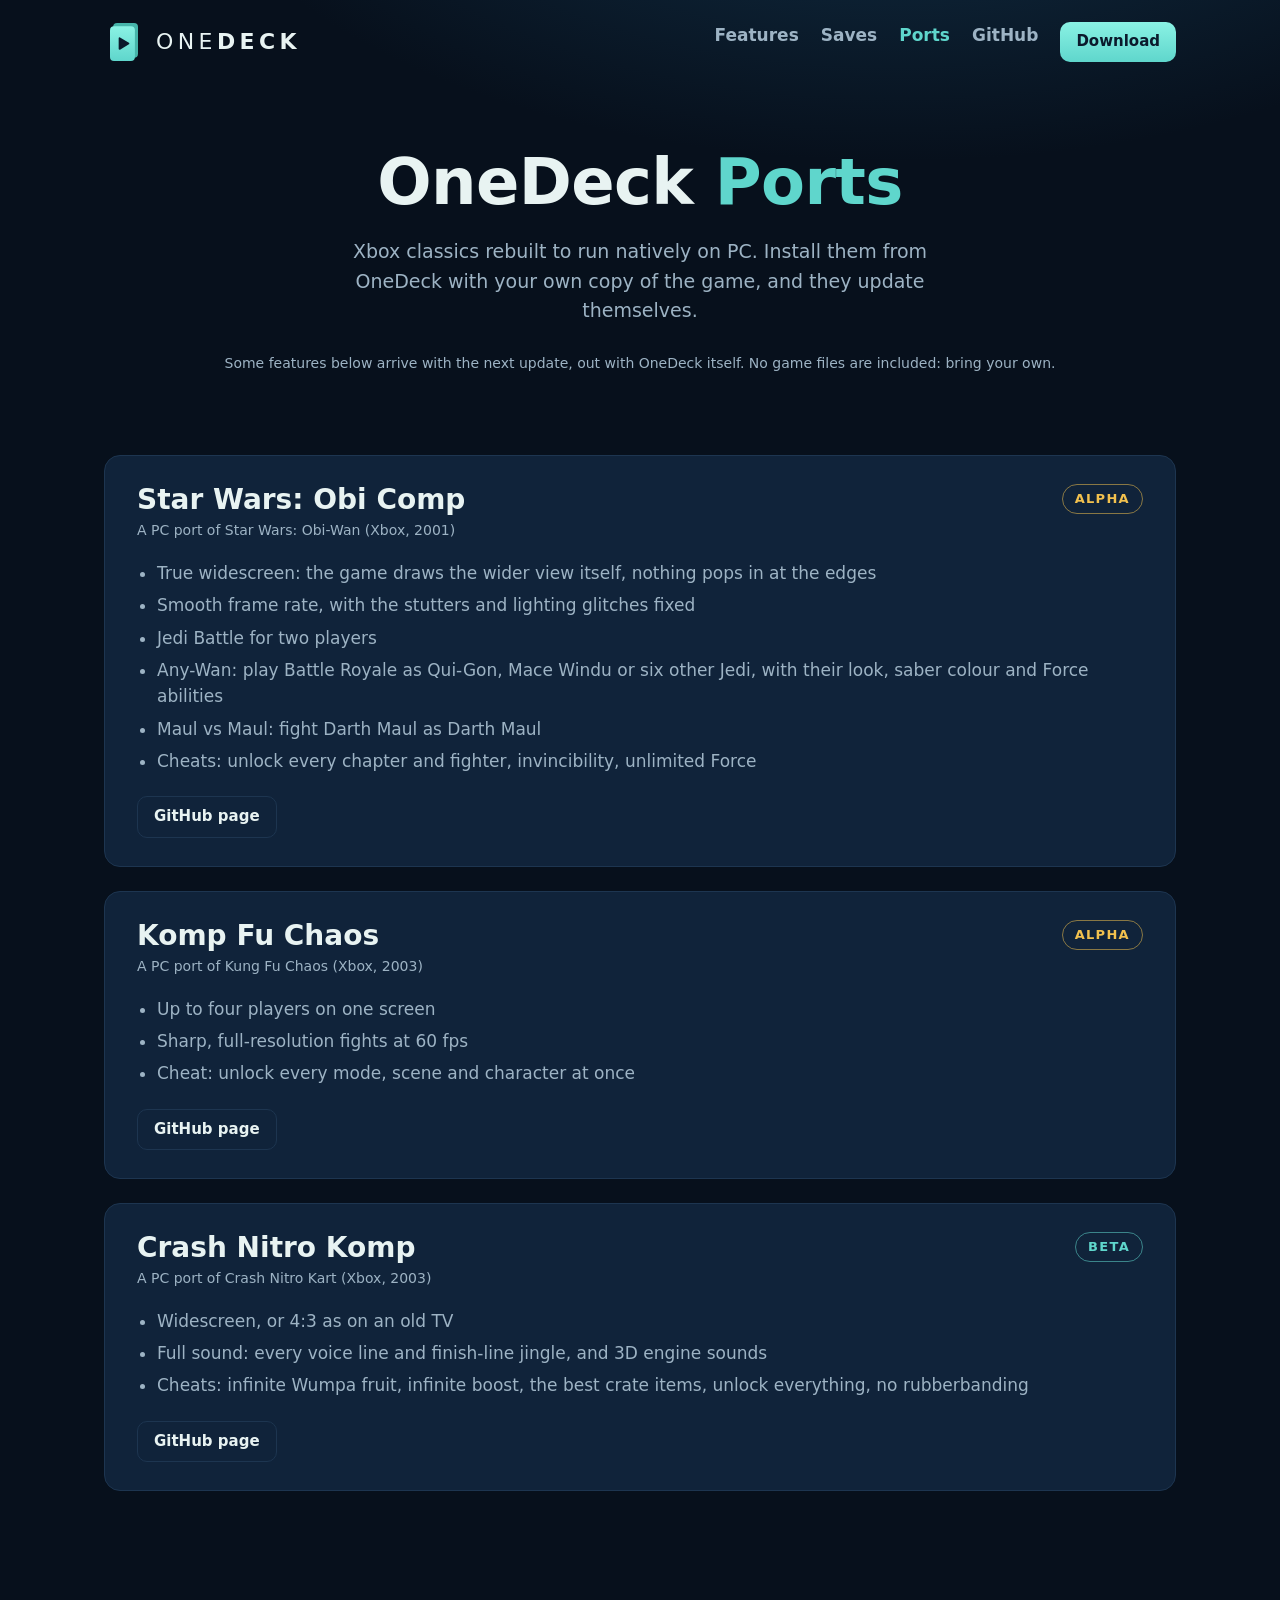
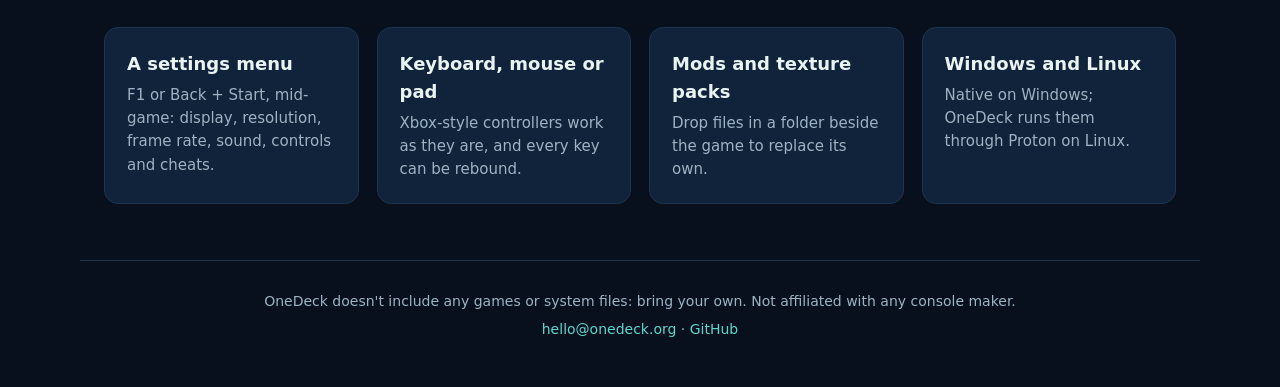
==== ports.html @ 10a0a1d4 "Ports page: OneDeck's own ports and their features" ====
<!doctype html>
<html lang="en">
<head>
<meta charset="utf-8">
<meta name="viewport" content="width=device-width, initial-scale=1">
<title>OneDeck Ports</title>
<meta name="description" content="OneDeck's own PC ports of Xbox classics: native, widescreen, with a settings menu, cheats and mods.">
<link rel="icon" href="assets/onedeck-mark.svg">
<link rel="stylesheet" href="style.css">
</head>
<body>
<header class="top">
  <a class="brand" href="./"><img src="assets/onedeck-mark.svg" alt=""><span><b class="l">ONE</b><b>DECK</b></span></a>
  <nav><a href="./#features">Features</a><a href="./#saves">Saves</a><a href="ports.html" class="here">Ports</a><a href="https://github.com/onedeck-launcher">GitHub</a><a class="btn primary sm" href="./#download">Download</a></nav>
</header>

<main>
  <section class="hero ports-hero">
    <h1>OneDeck <span class="accent">Ports</span></h1>
    <p class="lead">Xbox classics rebuilt to run natively on PC. Install them from OneDeck with your own copy of the game, and they update themselves.</p>
    <p class="small">Some features below arrive with the next update, out with OneDeck itself. No game files are included: bring your own.</p>
  </section>
  <section class="ports">
    <article class="port">
      <div class="port-head"><div><h2>Star Wars: Obi Comp</h2><p class="small">A PC port of Star Wars: Obi-Wan (Xbox, 2001)</p></div><span class="tier alpha">Alpha</span></div>
      <ul><li>True widescreen: the game draws the wider view itself, nothing pops in at the edges</li><li>Smooth frame rate, with the stutters and lighting glitches fixed</li><li>Jedi Battle for two players</li><li>Any-Wan: play Battle Royale as Qui-Gon, Mace Windu or six other Jedi, with their look, saber colour and Force abilities</li><li>Maul vs Maul: fight Darth Maul as Darth Maul</li><li>Cheats: unlock every chapter and fighter, invincibility, unlimited Force</li></ul>
      <a class="btn sm" href="https://github.com/goodthanksdev/star-wars-obi-comp">GitHub page</a>
    </article>
    <article class="port">
      <div class="port-head"><div><h2>Komp Fu Chaos</h2><p class="small">A PC port of Kung Fu Chaos (Xbox, 2003)</p></div><span class="tier alpha">Alpha</span></div>
      <ul><li>Up to four players on one screen</li><li>Sharp, full-resolution fights at 60 fps</li><li>Cheat: unlock every mode, scene and character at once</li></ul>
      <a class="btn sm" href="https://github.com/goodthanksdev/komp-fu-chaos">GitHub page</a>
    </article>
    <article class="port">
      <div class="port-head"><div><h2>Crash Nitro Komp</h2><p class="small">A PC port of Crash Nitro Kart (Xbox, 2003)</p></div><span class="tier beta">Beta</span></div>
      <ul><li>Widescreen, or 4:3 as on an old TV</li><li>Full sound: every voice line and finish-line jingle, and 3D engine sounds</li><li>Cheats: infinite Wumpa fruit, infinite boost, the best crate items, unlock everything, no rubberbanding</li></ul>
      <a class="btn sm" href="https://github.com/goodthanksdev/crash-nitro-komp">GitHub page</a>
    </article>
  </section>

  <section class="grid ports-common">
    <div><h3>A settings menu</h3><p>F1 or Back + Start, mid-game: display, resolution, frame rate, sound, controls and cheats.</p></div>
    <div><h3>Keyboard, mouse or pad</h3><p>Xbox-style controllers work as they are, and every key can be rebound.</p></div>
    <div><h3>Mods and texture packs</h3><p>Drop files in a folder beside the game to replace its own.</p></div>
    <div><h3>Windows and Linux</h3><p>Native on Windows; OneDeck runs them through Proton on Linux.</p></div>
  </section>
</main>

<footer>
  <p>OneDeck doesn't include any games or system files: bring your own. Not affiliated with any console maker.</p>
  <p><a href="mailto:hello@onedeck.org">hello@onedeck.org</a> · <a href="https://github.com/onedeck-launcher">GitHub</a></p>
</footer>
<script src="site.js"></script>
</body>
</html>
---- style.css ----
[hidden] { display: none !important; }  /* the second download button stays hidden until there is one */
:root {
  --bg: #07101c; --bg2: #0b1a2c; --card: #10233a; --line: #1d3550;
  --text: #e8f3f2; --dim: #9db3c4; --accent: #5fd6cc; --accent2: #8af2e4; --navy: #0b1a2c;
  --alpha: #ffb547; --beta: #8fb8ff;  /* same as the launcher's tiers */
}
* { box-sizing: border-box; }
html { scroll-behavior: smooth; }
body { margin: 0; background: radial-gradient(1200px 600px at 70% -10%, #12324a 0%, transparent 60%), var(--bg); color: var(--text);
  font: 17px/1.55 "Segoe UI", system-ui, -apple-system, Roboto, Arial, sans-serif; }
a { color: var(--accent); text-decoration: none; }
a:hover { text-decoration: underline; }
main, .top, footer { max-width: 1120px; margin: 0 auto; padding: 0 24px; }

.top { display: flex; align-items: center; justify-content: space-between; padding-top: 22px; padding-bottom: 22px; gap: 16px; }
.brand { display: flex; align-items: center; gap: 12px; color: var(--text); }
.brand:hover { text-decoration: none; }
.brand img { width: 40px; height: 40px; }
.brand span { font-size: 22px; letter-spacing: .2em; }
.brand b { font-weight: 700; } .brand .l { font-weight: 300; }
nav { display: flex; gap: 22px; flex-wrap: wrap; }
nav a { color: var(--dim); font-weight: 600; }
nav a:hover { color: var(--text); text-decoration: none; }

.hero { text-align: center; padding: 64px 0 24px; }
h1 { font-size: clamp(36px, 6vw, 64px); line-height: 1.08; margin: 0 0 20px; letter-spacing: -.01em; }
.accent { color: var(--accent); }
.lead { color: var(--dim); font-size: 19px; max-width: 640px; margin: 0 auto 28px; }
.dl { display: flex; gap: 12px; justify-content: center; flex-wrap: wrap; }
.btn { display: inline-block; padding: 14px 26px; border-radius: 12px; font-weight: 700; font-size: 17px; color: var(--text);
  background: var(--card); border: 1px solid var(--line); }
.btn:hover { text-decoration: none; border-color: var(--accent); }
.btn.primary { background: linear-gradient(180deg, var(--accent2), var(--accent)); color: var(--navy); border: 0; }
.btn.primary:hover { filter: brightness(1.06); }
.btn.off { opacity: .55; pointer-events: none; }
.small { color: var(--dim); font-size: 14px; margin: 14px 0 0; }
.shot { margin: 48px auto 0; border-radius: 16px; border: 1px solid var(--line); overflow: hidden; box-shadow: 0 30px 80px #0008; background: var(--bg2); }
/* A screenshot keeps its own shape (its width and height are in the page, so nothing jumps while it loads). */
.shot img { width: 100%; height: auto; display: block; }
.shot-ph { aspect-ratio: 16 / 9; height: 100%; display: grid; place-items: center; color: var(--dim); font-size: 15px; }

section { padding: 56px 0; }
h2 { font-size: 34px; line-height: 1.15; margin: 0 0 12px; }
.btn.sm { padding: 8px 16px; font-size: 15px; border-radius: 10px; }
nav a.btn.primary { color: var(--navy); }
.shot.big { max-width: 1120px; }

/* Feature rows: a big screenshot beside short text, alternating sides. */
.rows { display: flex; flex-direction: column; gap: 96px; }
.row { display: grid; grid-template-columns: 1.4fr 1fr; gap: 56px; align-items: center; }
.row.flip { grid-template-columns: 1fr 1.4fr; }
.row.flip .shot { order: 2; }
.row .shot { margin: 0; }
.row p { color: var(--dim); font-size: 18px; margin: 0; }
details { margin-top: 18px; background: var(--card); border: 1px solid var(--line); border-radius: 12px; padding: 12px 18px; }
summary { cursor: pointer; font-weight: 700; color: var(--accent); }
details ol { color: var(--dim); padding-left: 20px; margin: 12px 0; }
details li { margin: 6px 0; }
details p { font-size: 16px !important; }
details b { color: var(--text); }

.grid { display: grid; grid-template-columns: repeat(auto-fit, minmax(230px, 1fr)); gap: 18px; }
.grid div { background: var(--card); border: 1px solid var(--line); border-radius: 14px; padding: 22px; }
.grid h3 { margin: 0 0 6px; font-size: 18px; }
.grid p { margin: 0; color: var(--dim); font-size: 15px; }

.cta { text-align: center; padding: 72px 0; }
.cta h2 { font-size: 42px; margin-bottom: 24px; }
.credits { padding: 24px 0 40px; text-align: center; }
.credits p { color: var(--dim); font-size: 14px; margin: 6px auto; max-width: 760px; }
.emus { display: flex; flex-wrap: wrap; justify-content: center; gap: 6px 16px; }
footer { border-top: 1px solid var(--line); padding-top: 24px; padding-bottom: 40px; color: var(--dim); font-size: 14px; text-align: center; }
footer p { margin: 6px 0; }

@media (max-width: 800px) {
  .row { grid-template-columns: 1fr; gap: 24px; }
  .row.flip { grid-template-columns: 1fr; }
  .row.flip .shot { order: 0; }
  .rows { gap: 64px; }
}
@media (max-width: 600px) {
  main, .top, footer { padding: 0 16px; }
  .top { flex-direction: column; align-items: flex-start; }
  nav { gap: 16px; align-items: center; }
  .hero { padding-top: 32px; }
  h2 { font-size: 28px; }
}

/* Ports page */
nav a.here { color: var(--accent); }
.ports-hero { text-align: center; }
.ports { display: grid; gap: 24px; }
.port { background: var(--card); border: 1px solid var(--line); border-radius: 16px; padding: 28px 32px; }
.port-head { display: flex; justify-content: space-between; align-items: flex-start; gap: 16px; }
.port h2 { margin: 0; font-size: 28px; }
.port .small { margin: 4px 0 0; }
.port ul { color: var(--dim); font-size: 17px; margin: 18px 0 22px; padding-left: 20px; }
.port li { margin: 6px 0; }
.tier { font-size: 13px; font-weight: 800; letter-spacing: .1em; text-transform: uppercase; border-radius: 999px; padding: 4px 12px; border: 1px solid; }
.tier.alpha { color: #f2c14e; border-color: #f2c14e88; }
.tier.beta { color: var(--accent); border-color: color-mix(in srgb, var(--accent) 55%, transparent); }
.ports-common { margin-top: 24px; }
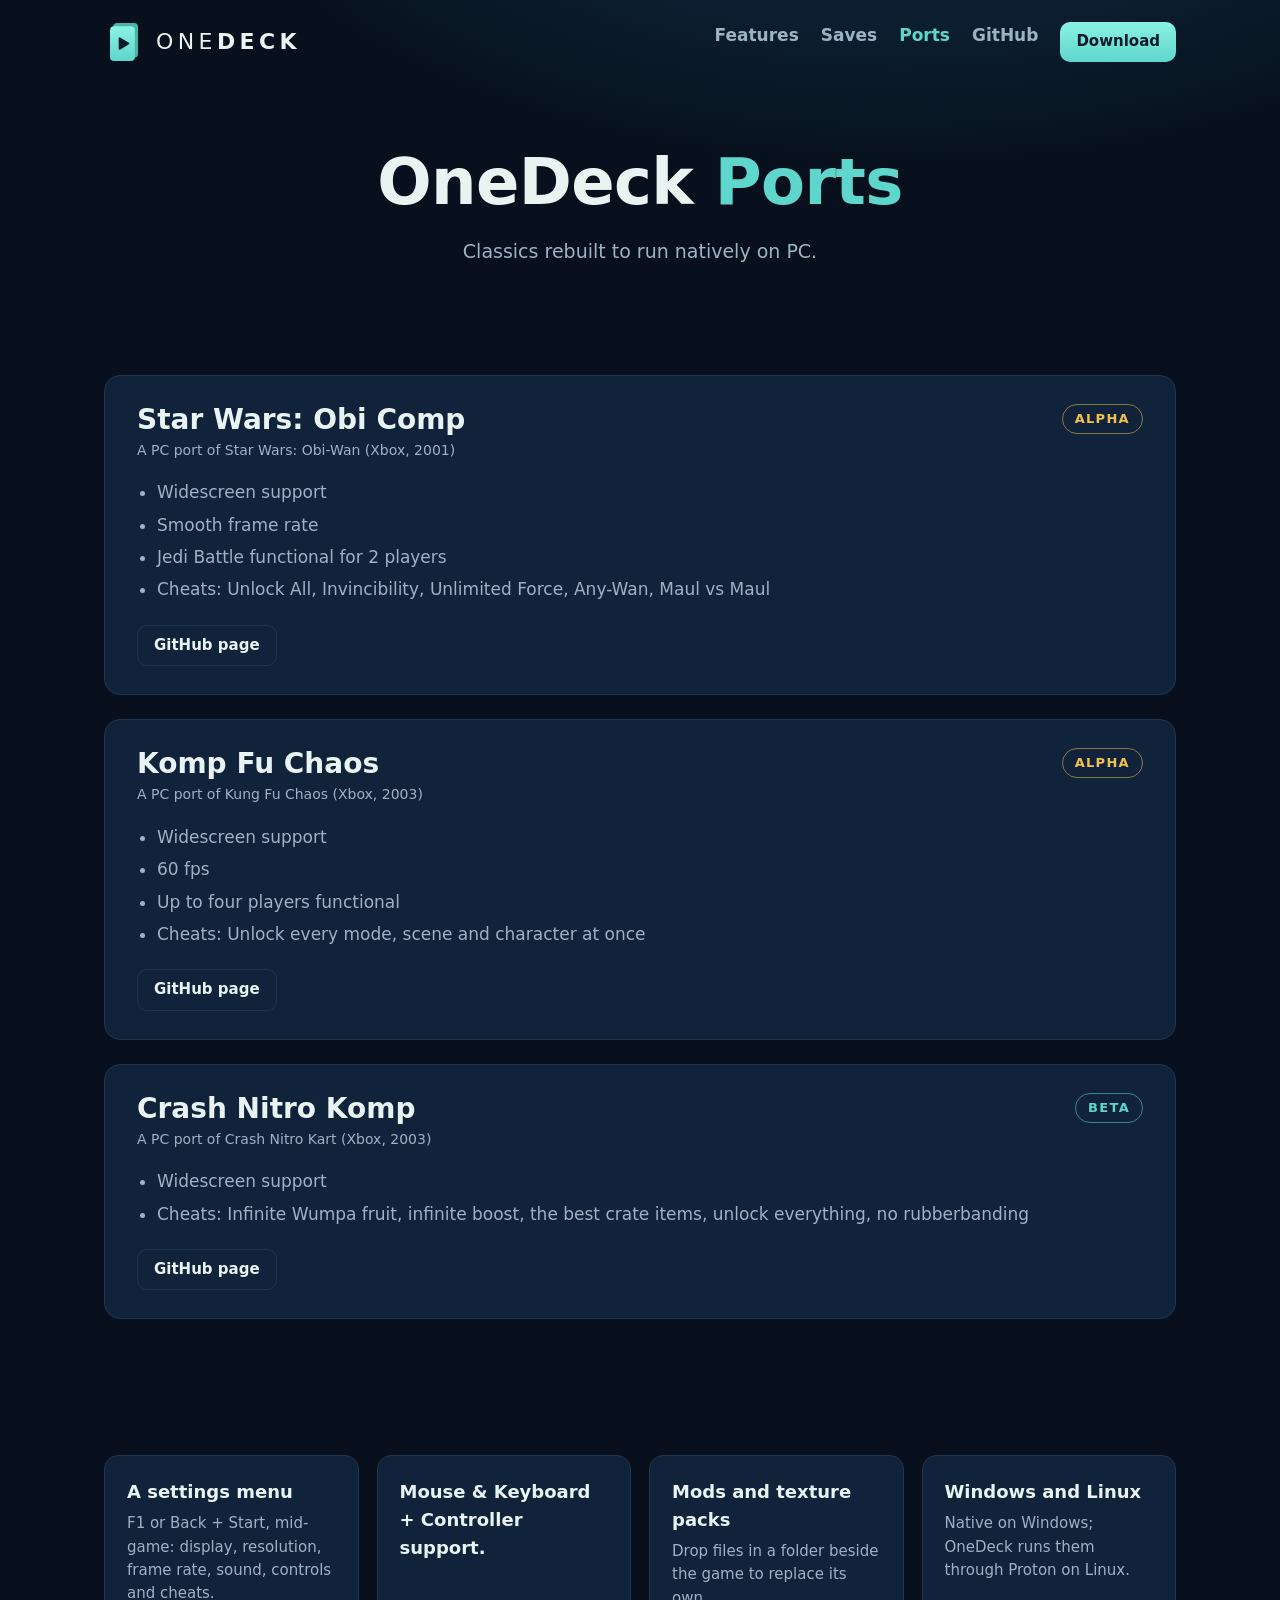
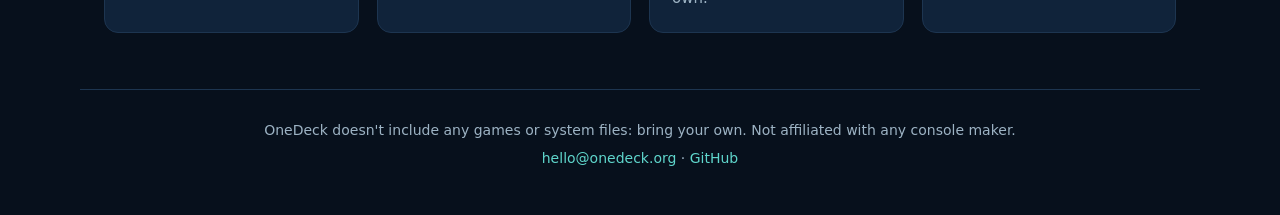
==== commit f32aca56: "Owner's wording; 20 emulators, listed A-Z" ====
--- a/ports.html
+++ b/ports.html
@@ -4,7 +4,7 @@
 <meta charset="utf-8">
 <meta name="viewport" content="width=device-width, initial-scale=1">
 <title>OneDeck Ports</title>
-<meta name="description" content="OneDeck's own PC ports of Xbox classics: native, widescreen, with a settings menu, cheats and mods.">
+<meta name="description" content="OneDeck's own PC ports.">
 <link rel="icon" href="assets/onedeck-mark.svg">
 <link rel="stylesheet" href="style.css">
 </head>
@@ -17,30 +17,29 @@
 <main>
   <section class="hero ports-hero">
     <h1>OneDeck <span class="accent">Ports</span></h1>
-    <p class="lead">Xbox classics rebuilt to run natively on PC. Install them from OneDeck with your own copy of the game, and they update themselves.</p>
-    <p class="small">Some features below arrive with the next update, out with OneDeck itself. No game files are included: bring your own.</p>
+    <p class="lead">Classics rebuilt to run natively on PC.</p>
   </section>
   <section class="ports">
     <article class="port">
       <div class="port-head"><div><h2>Star Wars: Obi Comp</h2><p class="small">A PC port of Star Wars: Obi-Wan (Xbox, 2001)</p></div><span class="tier alpha">Alpha</span></div>
-      <ul><li>True widescreen: the game draws the wider view itself, nothing pops in at the edges</li><li>Smooth frame rate, with the stutters and lighting glitches fixed</li><li>Jedi Battle for two players</li><li>Any-Wan: play Battle Royale as Qui-Gon, Mace Windu or six other Jedi, with their look, saber colour and Force abilities</li><li>Maul vs Maul: fight Darth Maul as Darth Maul</li><li>Cheats: unlock every chapter and fighter, invincibility, unlimited Force</li></ul>
+      <ul><li>Widescreen support</li><li>Smooth frame rate</li><li>Jedi Battle functional for 2 players</li><li>Cheats: Unlock All, Invincibility, Unlimited Force, Any-Wan, Maul vs Maul</li></ul>
       <a class="btn sm" href="https://github.com/goodthanksdev/star-wars-obi-comp">GitHub page</a>
     </article>
     <article class="port">
       <div class="port-head"><div><h2>Komp Fu Chaos</h2><p class="small">A PC port of Kung Fu Chaos (Xbox, 2003)</p></div><span class="tier alpha">Alpha</span></div>
-      <ul><li>Up to four players on one screen</li><li>Sharp, full-resolution fights at 60 fps</li><li>Cheat: unlock every mode, scene and character at once</li></ul>
+      <ul><li>Widescreen support</li><li>60 fps</li><li>Up to four players functional</li><li>Cheats: Unlock every mode, scene and character at once</li></ul>
       <a class="btn sm" href="https://github.com/goodthanksdev/komp-fu-chaos">GitHub page</a>
     </article>
     <article class="port">
       <div class="port-head"><div><h2>Crash Nitro Komp</h2><p class="small">A PC port of Crash Nitro Kart (Xbox, 2003)</p></div><span class="tier beta">Beta</span></div>
-      <ul><li>Widescreen, or 4:3 as on an old TV</li><li>Full sound: every voice line and finish-line jingle, and 3D engine sounds</li><li>Cheats: infinite Wumpa fruit, infinite boost, the best crate items, unlock everything, no rubberbanding</li></ul>
+      <ul><li>Widescreen support</li><li>Cheats: Infinite Wumpa fruit, infinite boost, the best crate items, unlock everything, no rubberbanding</li></ul>
       <a class="btn sm" href="https://github.com/goodthanksdev/crash-nitro-komp">GitHub page</a>
     </article>
   </section>
 
   <section class="grid ports-common">
     <div><h3>A settings menu</h3><p>F1 or Back + Start, mid-game: display, resolution, frame rate, sound, controls and cheats.</p></div>
-    <div><h3>Keyboard, mouse or pad</h3><p>Xbox-style controllers work as they are, and every key can be rebound.</p></div>
+    <div><h3>Mouse &amp; Keyboard + Controller support.</h3></div>
     <div><h3>Mods and texture packs</h3><p>Drop files in a folder beside the game to replace its own.</p></div>
     <div><h3>Windows and Linux</h3><p>Native on Windows; OneDeck runs them through Proton on Linux.</p></div>
   </section>
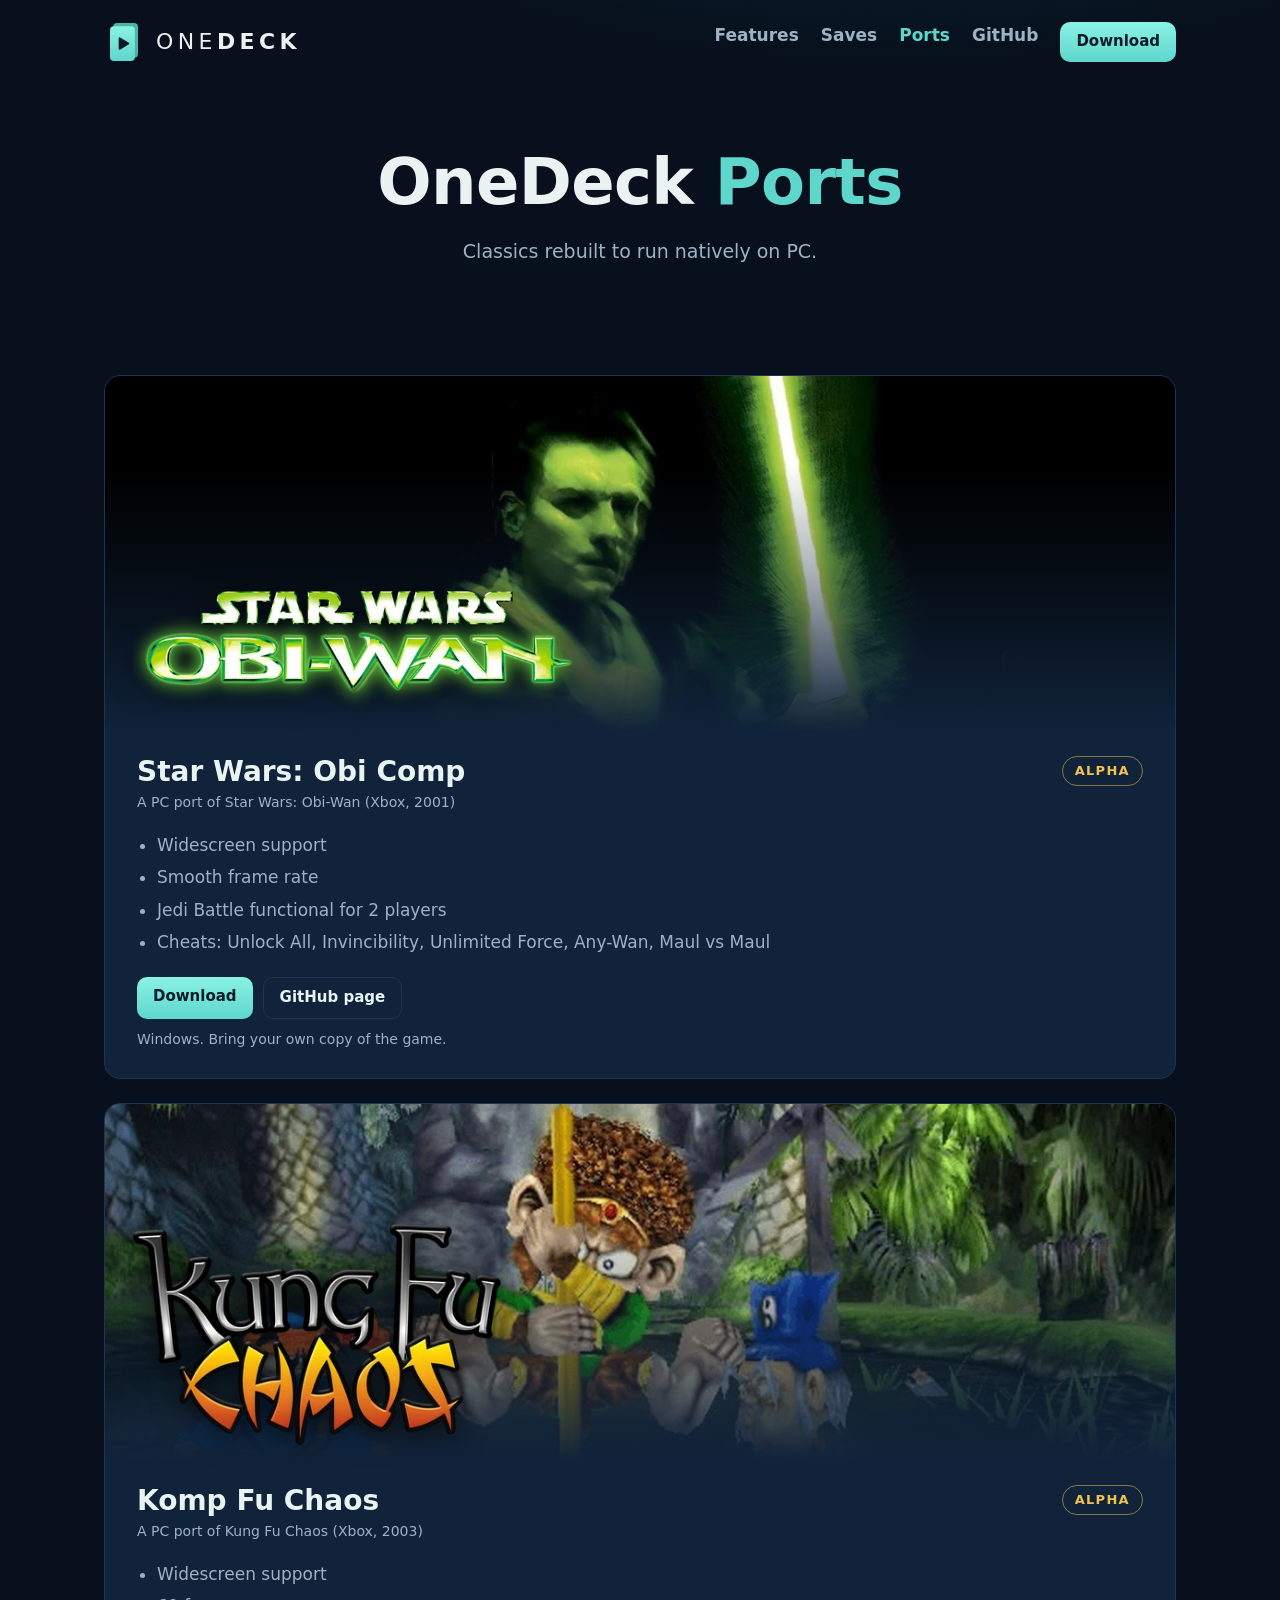
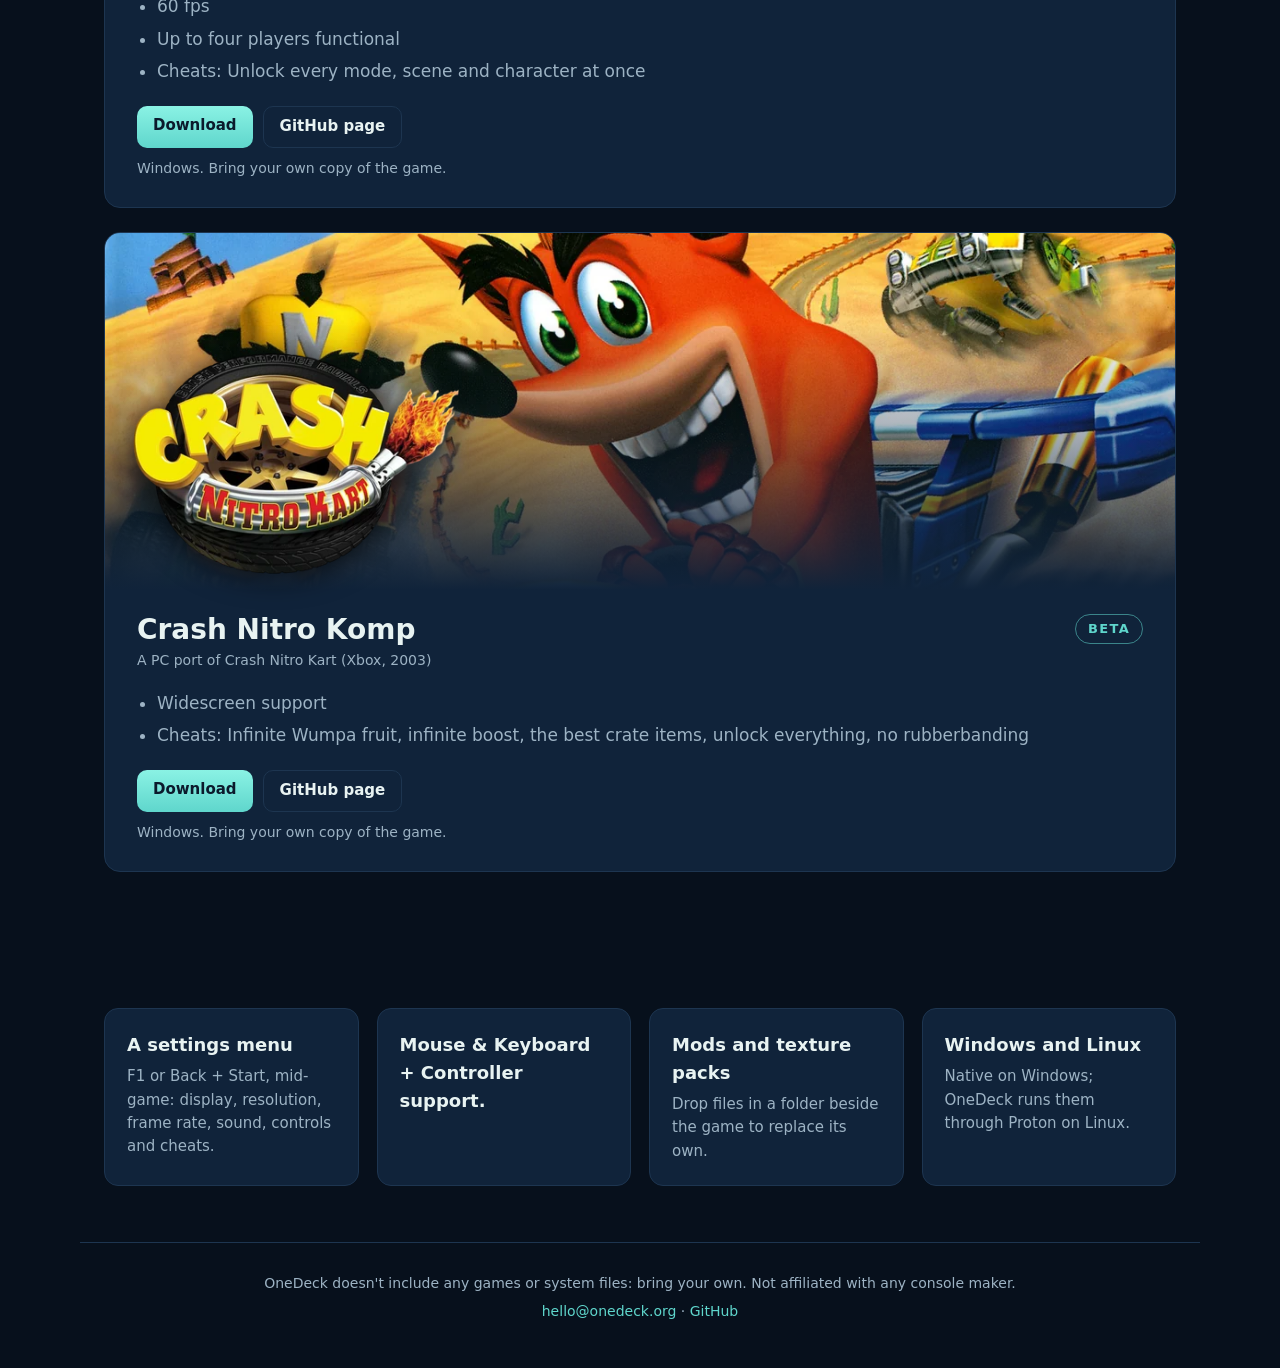
==== commit a5065e4e: "Ports page: artwork, logos and direct downloads with the current version" ====
--- a/ports.html
+++ b/ports.html
@@ -21,19 +21,31 @@
   </section>
   <section class="ports">
     <article class="port">
+      <div class="port-art"><img src="assets/port-obi.webp" alt="" width="1200" height="400" loading="lazy"><img class="port-logo" src="assets/port-obi-logo.webp" alt="Star Wars: Obi-Wan"></div>
+      <div class="port-body">
       <div class="port-head"><div><h2>Star Wars: Obi Comp</h2><p class="small">A PC port of Star Wars: Obi-Wan (Xbox, 2001)</p></div><span class="tier alpha">Alpha</span></div>
       <ul><li>Widescreen support</li><li>Smooth frame rate</li><li>Jedi Battle functional for 2 players</li><li>Cheats: Unlock All, Invincibility, Unlimited Force, Any-Wan, Maul vs Maul</li></ul>
-      <a class="btn sm" href="https://github.com/goodthanksdev/star-wars-obi-comp">GitHub page</a>
+      <div class="port-btns"><a class="btn primary sm" href="https://github.com/onedeck-launcher/star-wars-obi-comp/releases/latest/download/ObiWan.zip">Download</a><a class="btn sm" href="https://github.com/onedeck-launcher/star-wars-obi-comp">GitHub page</a></div>
+      <p class="small portVer" data-repo="onedeck-launcher/star-wars-obi-comp">Windows. Bring your own copy of the game.</p>
+      </div>
     </article>
     <article class="port">
+      <div class="port-art"><img src="assets/port-kfc.webp" alt="" width="1200" height="400" loading="lazy"><img class="port-logo" src="assets/port-kfc-logo.webp" alt="Kung Fu Chaos"></div>
+      <div class="port-body">
       <div class="port-head"><div><h2>Komp Fu Chaos</h2><p class="small">A PC port of Kung Fu Chaos (Xbox, 2003)</p></div><span class="tier alpha">Alpha</span></div>
       <ul><li>Widescreen support</li><li>60 fps</li><li>Up to four players functional</li><li>Cheats: Unlock every mode, scene and character at once</li></ul>
-      <a class="btn sm" href="https://github.com/goodthanksdev/komp-fu-chaos">GitHub page</a>
+      <div class="port-btns"><a class="btn primary sm" href="https://github.com/onedeck-launcher/komp-fu-chaos/releases/latest/download/KungFuChaos.zip">Download</a><a class="btn sm" href="https://github.com/onedeck-launcher/komp-fu-chaos">GitHub page</a></div>
+      <p class="small portVer" data-repo="onedeck-launcher/komp-fu-chaos">Windows. Bring your own copy of the game.</p>
+      </div>
     </article>
     <article class="port">
+      <div class="port-art"><img src="assets/port-cnk.webp" alt="" width="1200" height="400" loading="lazy"><img class="port-logo" src="assets/port-cnk-logo.webp" alt="Crash Nitro Kart"></div>
+      <div class="port-body">
       <div class="port-head"><div><h2>Crash Nitro Komp</h2><p class="small">A PC port of Crash Nitro Kart (Xbox, 2003)</p></div><span class="tier beta">Beta</span></div>
       <ul><li>Widescreen support</li><li>Cheats: Infinite Wumpa fruit, infinite boost, the best crate items, unlock everything, no rubberbanding</li></ul>
-      <a class="btn sm" href="https://github.com/goodthanksdev/crash-nitro-komp">GitHub page</a>
+      <div class="port-btns"><a class="btn primary sm" href="https://github.com/onedeck-launcher/crash-nitro-komp/releases/latest/download/CrashNitroKart.zip">Download</a><a class="btn sm" href="https://github.com/onedeck-launcher/crash-nitro-komp">GitHub page</a></div>
+      <p class="small portVer" data-repo="onedeck-launcher/crash-nitro-komp">Windows. Bring your own copy of the game.</p>
+      </div>
     </article>
   </section>
 
--- a/style.css
+++ b/style.css
@@ -61,6 +61,8 @@
 
 .grid { display: grid; grid-template-columns: repeat(auto-fit, minmax(230px, 1fr)); gap: 18px; }
 .grid div { background: var(--card); border: 1px solid var(--line); border-radius: 14px; padding: 22px; }
+.grid .ico { width: 30px; height: 30px; margin-bottom: 12px; fill: none; stroke: var(--accent); stroke-width: 1.8; stroke-linecap: round; stroke-linejoin: round; }
+.grid .ico circle { fill: var(--accent); }
 .grid h3 { margin: 0 0 6px; font-size: 18px; }
 .grid p { margin: 0; color: var(--dim); font-size: 15px; }
 
@@ -90,7 +92,15 @@
 nav a.here { color: var(--accent); }
 .ports-hero { text-align: center; }
 .ports { display: grid; gap: 24px; }
-.port { background: var(--card); border: 1px solid var(--line); border-radius: 16px; padding: 28px 32px; }
+.port { background: var(--card); border: 1px solid var(--line); border-radius: 16px; overflow: hidden; }
+.port-body { padding: 24px 32px 28px; }
+.port-art { position: relative; aspect-ratio: 3 / 1; background: #05080d; }
+.port-art img { width: 100%; height: 100%; object-fit: cover; display: block; }
+.port-art::after { content: ''; position: absolute; inset: 0; background: linear-gradient(to top, var(--card) 0%, rgba(16,35,58,.35) 45%, transparent 75%); }
+.port-art .port-logo { position: absolute; z-index: 1; left: 28px; bottom: 16px; width: auto; height: auto; max-width: 42%; max-height: 62%; object-fit: contain; filter: drop-shadow(0 4px 14px rgba(0,0,0,.7)); }
+.port-btns { display: flex; gap: 10px; flex-wrap: wrap; }
+.portVer { margin: 10px 0 0 !important; }
+@media (max-width: 600px) { .port-body { padding: 20px; } .port-art .port-logo { left: 16px; max-width: 60%; } }
 .port-head { display: flex; justify-content: space-between; align-items: flex-start; gap: 16px; }
 .port h2 { margin: 0; font-size: 28px; }
 .port .small { margin: 4px 0 0; }
